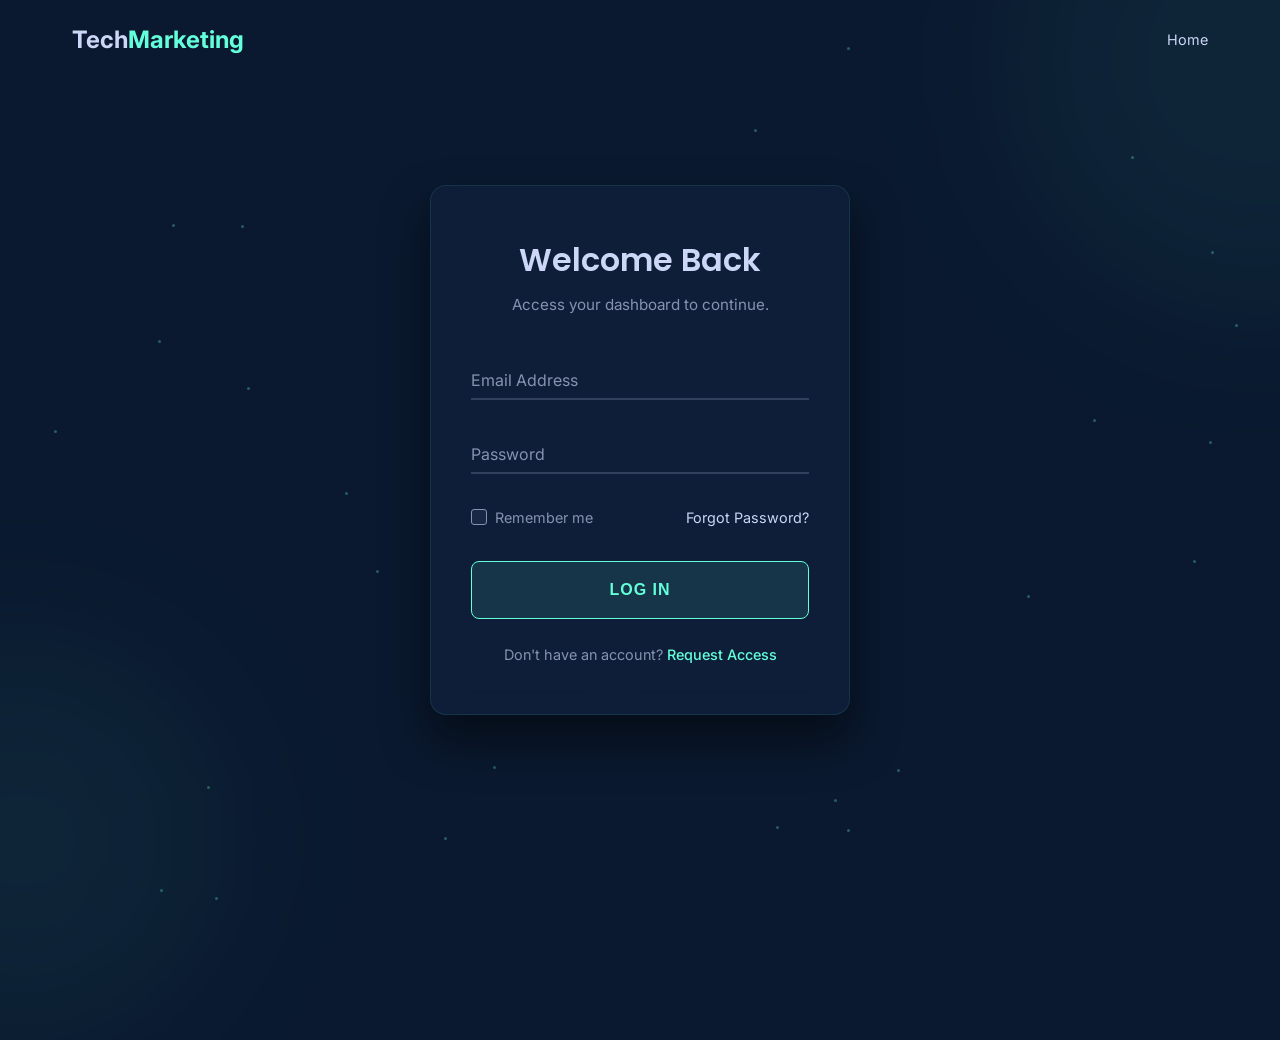
==== login.html @ fab14b11 "the login and setings page is created" ====
<!DOCTYPE html>
<html lang="en">
<head>
    <meta charset="UTF-8">
    <meta name="viewport" content="width=device-width, initial-scale=1.0">
    <title>Login - TechMarketing</title>
    <link href="https://fonts.googleapis.com/css2?family=Poppins:wght@400;600;700&family=Inter:wght@400;500&display=swap" rel="stylesheet">
    <link rel="stylesheet" href="style.css">
    <link rel="stylesheet" href="login.css">
</head>
<body>
    <!-- Navbar (simplified for login) -->
    <nav class="navbar" style="background-color: transparent; box-shadow: none;">
        <div class="container">
            <a href="index.html" class="logo">Tech<span>Marketing</span></a>
            <ul class="nav-links">
                <li><a href="index.html" class="nav-link-anime">Home</a></li>
            </ul>
        </div>
    </nav>

    <div class="login-wrapper">
        <div id="login-particles"></div>
        <div class="login-card glass-panel tilt-element">
            <div class="login-header">
                <h2>Welcome Back</h2>
                <p>Access your dashboard to continue.</p>
            </div>
            
            <form id="login-form">
                <div class="input-group">
                    <input type="email" id="email" required autocomplete="off">
                    <label for="email">Email Address</label>
                    <div class="input-glow"></div>
                </div>
                
                <div class="input-group">
                    <input type="password" id="password" required>
                    <label for="password">Password</label>
                    <div class="input-glow"></div>
                </div>

                <div class="form-options">
                    <label class="remember-me">
                        <input type="checkbox">
                        <span class="checkmark"></span>
                        Remember me
                    </label>
                    <a href="#" class="forgot-password">Forgot Password?</a>
                </div>

                <button type="submit" class="btn btn-premium btn-login btn-click">Log In</button>
            </form>
            
            <div class="login-footer">
                <p>Don't have an account? <a href="#">Request Access</a></p>
            </div>
        </div>
    </div>

    <!-- Background Shapes -->
    <div class="abstract-shape">
        <div class="circle circle-1" style="width: 500px; height: 500px; top: -100px; right: -100px;"></div>
        <div class="circle circle-2" style="width: 400px; height: 400px; bottom: -50px; left: -50px; background: rgba(100, 255, 218, 0.05);"></div>
    </div>

    <script>
        // Simple Particle Background for Login
        const particleContainer = document.getElementById('login-particles');
        for (let i = 0; i < 30; i++) {
            let p = document.createElement('div');
            p.classList.add('particle');
            p.style.left = Math.random() * 100 + '%';
            p.style.top = Math.random() * 100 + '%';
            p.style.setProperty('--tx', (Math.random() - 0.5) * 200 + 'px');
            p.style.setProperty('--ty', (Math.random() - 0.5) * 200 + 'px');
            p.style.animationDelay = Math.random() * 5 + 's';
            particleContainer.appendChild(p);
        }

        // Vanilla Tilt
        const card = document.querySelector('.login-card');
        card.addEventListener('mousemove', e => {
            const rect = card.getBoundingClientRect();
            const x = e.clientX - rect.left;
            const y = e.clientY - rect.top;
            const centerX = rect.width / 2;
            const centerY = rect.height / 2;
            const rotateX = ((y - centerY) / centerY) * -5;
            const rotateY = ((x - centerX) / centerX) * 5;
            card.style.transform = `perspective(1000px) rotateX(${rotateX}deg) rotateY(${rotateY}deg)`;
        });
        card.addEventListener('mouseleave', () => {
            card.style.transform = `perspective(1000px) rotateX(0deg) rotateY(0deg)`;
        });

        // Form Submit
        document.getElementById('login-form').addEventListener('submit', (e) => {
            e.preventDefault();
            const btn = document.querySelector('.btn-login');
            btn.textContent = "Authenticating...";
            setTimeout(() => {
                window.location.href = 'settings.html'; // Mock redirect to settings as a "dashboard"
            }, 1000);
        });
    </script>
</body>
</html>
---- style.css ----
/* General Styles */
:root {
    --bg-dark: #0A192F;
    --bg-soft: #112240;
    --accent: #64FFDA;
    --text-light: #CCD6F6;
    --text-slate: #8892B0;
    --white: #FFFFFF;
    --transition: all 0.3s ease;
}

* {
    margin: 0;
    padding: 0;
    box-sizing: border-box;
}

html {
    scroll-behavior: smooth;
}

body {
    font-family: 'Inter', sans-serif;
    background-color: var(--bg-dark);
    color: var(--text-slate);
    line-height: 1.6;
    overflow-x: hidden;
}

h1, h2, h3, h4 {
    font-family: 'Poppins', sans-serif;
    color: var(--text-light);
    font-weight: 600;
}

.container {
    max-width: 1200px;
    margin: 0 auto;
    padding: 0 2rem;
}

a {
    text-decoration: none;
    color: inherit;
    transition: var(--transition);
}

ul {
    list-style: none;
}

.section-header {
    text-align: center;
    margin-bottom: 4rem;
}

.section-title {
    font-size: 2.5rem;
    margin-bottom: 1rem;
}

.underline {
    width: 60px;
    height: 3px;
    background-color: var(--accent);
    margin: 0 auto;
}

.btn {
    display: inline-block;
    padding: 1rem 2rem;
    border-radius: 4px;
    font-weight: 600;
    cursor: pointer;
    font-size: 0.9rem;
    letter-spacing: 1px;
    text-transform: uppercase;
}

.btn-primary {
    background-color: transparent;
    color: var(--accent);
    border: 1px solid var(--accent);
}

.btn-primary:hover {
    background-color: rgba(100, 255, 218, 0.1);
}

.btn-click:active {
    transform: scale(0.95);
    transition: transform 0.1s;
}

.btn-premium {
    position: relative;
    overflow: hidden;
    transition: var(--transition);
}

.btn-premium:hover {
    box-shadow: 0 0 20px rgba(100, 255, 218, 0.4);
    transform: translateY(-2px);
}

.btn-outline {
    color: var(--text-light);
    border: 1px solid var(--text-slate);
    margin-left: 1rem;
}

.btn-outline:hover {
    border-color: var(--accent);
    color: var(--accent);
}

/* Navbar */
.navbar {
    position: fixed;
    top: 0;
    width: 100%;
    height: 80px;
    display: flex;
    align-items: center;
    z-index: 1000;
    transition: var(--transition);
}

.navbar.scrolled {
    height: 70px;
    background-color: rgba(10, 25, 47, 0.85);
    backdrop-filter: blur(10px);
    box-shadow: 0 10px 30px -10px rgba(2, 12, 27, 0.7);
}

.navbar .container {
    display: flex;
    justify-content: space-between;
    align-items: center;
    width: 100%;
}

.logo {
    font-size: 1.5rem;
    font-weight: 700;
    color: var(--text-light);
}

.logo span {
    color: var(--accent);
}

.nav-links {
    display: flex;
    align-items: center;
}

.nav-links li {
    margin-left: 2rem;
}

.nav-links a {
    font-size: 0.9rem;
    color: var(--text-light);
    position: relative;
    padding-bottom: 5px;
}

.nav-links a::after {
    content: '';
    position: absolute;
    width: 0;
    height: 1.5px;
    bottom: 0;
    left: 0;
    background-color: var(--accent);
    transition: var(--transition);
}

.nav-links a:hover {
    color: var(--accent);
}

.nav-links a:hover::after {
    width: 100%;
}

.btn-nav {
    padding: 0.6rem 1.2rem;
    border: 1px solid var(--accent);
    border-radius: 4px;
    color: var(--accent) !important;
}

.btn-nav:hover {
    background-color: rgba(100, 255, 218, 0.1);
}

/* Hero Section */
.hero {
    height: 100vh;
    display: flex;
    align-items: center;
    padding-top: 80px;
    position: relative;
    overflow: hidden;
}

#hero-canvas-container {
    position: absolute;
    top: 0;
    left: 0;
    width: 100%;
    height: 100%;
    z-index: 0;
    pointer-events: none;
}

.hero .container {
    position: relative;
    z-index: 1;
}

.hero-content {
    display: grid;
    grid-template-columns: 1.2fr 1fr;
    gap: 4rem;
    align-items: center;
}

.accent-text {
    color: var(--accent);
    font-family: 'Poppins', sans-serif;
    font-size: 1rem;
    margin-bottom: 1rem;
    display: block;
}

.hero-title {
    font-size: 4rem;
    line-height: 1.1;
    margin-bottom: 1.5rem;
    color: var(--text-light);
}

.subtitle {
    font-size: 1.35rem;
    color: var(--text-slate);
    margin-bottom: 2.5rem;
    min-height: 1.6em;
}

/* Typing Cursor */
.cursor {
    display: inline-block;
    width: 2px;
    background-color: var(--accent);
    margin-left: 5px;
    animation: blink 0.7s infinite;
}

@keyframes blink {
    0%, 100% { opacity: 1; }
    50% { opacity: 0; }
}

.hero-visual {
    position: relative;
    display: flex;
    justify-content: center;
    align-items: center;
}

.hero-main-img {
    width: 100%;
    border-radius: 12px;
    box-shadow: 0 30px 60px rgba(0, 0, 0, 0.5);
    z-index: 2;
}

/* Abstract Shape Background */
.abstract-shape {
    position: absolute;
    width: 120%;
    height: 120%;
    top: -10%;
    left: -10%;
    z-index: 1;
}

.circle {
    position: absolute;
    border-radius: 50%;
    filter: blur(80px);
}

.circle-1 {
    width: 300px;
    height: 300px;
    background: rgba(100, 255, 218, 0.05);
    top: 0;
    right: 0;
}

.circle-2 {
    width: 200px;
    height: 200px;
    background: rgba(17, 34, 64, 0.8);
    bottom: 10%;
    left: 10%;
}

/* Entry Animations */
.fade-up {
    opacity: 0;
    transform: translateY(30px);
    animation: fadeUp 1s forwards cubic-bezier(0.16, 1, 0.3, 1);
}

.fade-in {
    opacity: 0;
    animation: fadeIn 1.5s forwards ease-out;
}

/* Scroll Reveal Classes */
.section-reveal {
    opacity: 0;
    transform: translateY(50px);
    transition: all 1s cubic-bezier(0.16, 1, 0.3, 1);
}

.section-reveal.active {
    opacity: 1;
    transform: translateY(0);
}

@keyframes fadeUp {
    to {
        opacity: 1;
        transform: translateY(0);
    }
}

@keyframes fadeIn {
    to {
        opacity: 1;
    }
}

/* About Section */
.about {
    padding: 100px 0;
    background-color: var(--bg-dark);
}

.about-content {
    max-width: 800px;
    margin: 0 auto;
    text-align: center;
}

.about-content p {
    font-size: 1.1rem;
    margin-bottom: 1.5rem;
}

/* Technologies Section */
.technologies {
    padding: 100px 0;
    background-color: var(--bg-soft);
}

.tech-grid {
    display: grid;
    grid-template-columns: repeat(auto-fit, minmax(250px, 1fr));
    gap: 2rem;
}

.tech-card {
    background-color: var(--bg-soft);
    padding: 2.5rem;
    border-radius: 12px;
    transition: var(--transition);
    border: 1px solid rgba(100, 255, 218, 0.05);
    cursor: default;
}

.glow-card:hover {
    transform: translateY(-10px);
    border-color: var(--accent);
    box-shadow: 0 20px 30px -15px rgba(100, 255, 218, 0.2);
}

.tech-icon {
    color: var(--accent);
    margin-bottom: 1.5rem;
}

.tech-card h3 {
    margin-bottom: 1rem;
    font-size: 1.3rem;
}

.tech-card p {
    font-size: 0.95rem;
}

/* Applications Section */
.applications {
    padding: 100px 0;
}

.apps-grid {
    display: grid;
    grid-template-columns: repeat(auto-fit, minmax(250px, 1fr));
    gap: 2rem;
}

.app-card {
    background-color: var(--bg-soft);
    padding: 2.5rem;
    border-radius: 12px;
    text-align: center;
    transition: var(--transition);
    border: 1px solid transparent;
}

.app-card:hover {
    border-color: var(--accent);
    background-color: var(--bg-dark);
}

.app-icon {
    font-size: 2.5rem;
    margin-bottom: 1.5rem;
    display: block;
}

.app-card h3 {
    margin-bottom: 1rem;
    font-size: 1.3rem;
}

/* Future Scope Section */
.future {
    padding: 100px 0;
    background-color: var(--bg-soft);
}

.future-container {
    display: grid;
    grid-template-columns: 1fr 1fr;
    gap: 4rem;
    align-items: center;
}

.future-text p {
    font-size: 1.1rem;
    margin-top: 1rem;
}

.clean-list {
    display: flex;
    flex-direction: column;
    gap: 1.5rem;
}

.clean-list li {
    display: flex;
    align-items: center;
    font-size: 1.1rem;
    color: var(--text-light);
}

.dot {
    width: 10px;
    height: 10px;
    background-color: var(--accent);
    border-radius: 50%;
    margin-right: 15px;
    box-shadow: 0 0 10px var(--accent);
}

/* Footer */
.footer {
    padding: 80px 0 30px;
    background-color: #020c1b;
}

.footer-content {
    display: grid;
    grid-template-columns: 2fr 1fr 1fr;
    gap: 4rem;
    margin-bottom: 4rem;
}

.footer-brand .logo {
    display: block;
    margin-bottom: 1.5rem;
}

.footer-brand p {
    max-width: 300px;
}

.footer-links h4, .footer-contact h4 {
    margin-bottom: 1.5rem;
    font-size: 1.1rem;
}

.footer-links ul li {
    margin-bottom: 0.8rem;
}

.footer-links a:hover {
    color: var(--accent);
    padding-left: 5px;
}

.footer-bottom {
    text-align: center;
    padding-top: 2rem;
    border-top: 1px solid rgba(255, 255, 255, 0.05);
}

.footer-bottom p {
    font-size: 0.85rem;
}

/* Responsive */
@media (max-width: 992px) {
    .hero-text h1 {
        font-size: 3rem;
    }
    .hero-content {
        grid-template-columns: 1fr;
        text-align: center;
    }
    .hero-text .subtitle {
        margin: 0 auto 2.5rem;
    }
    .footer-content {
        grid-template-columns: 1fr 1fr;
    }
}

@media (max-width: 768px) {
    .nav-links {
        display: none; /* Mobile menu can be added later */
    }
    .hero-text h1 {
        font-size: 2.5rem;
    }
    .footer-content {
        grid-template-columns: 1fr;
        gap: 2rem;
    }
    .hero-btns {
        display: flex;
        flex-direction: column;
        gap: 1rem;
    }
    .btn-outline {
        margin-left: 0;
    }
    .future-container {
        grid-template-columns: 1fr;
        gap: 2rem;
    }
}
---- login.css ----
/* Login Page Specific Styles */
body {
    overflow: hidden; /* Prevent scrolling on login page */
}

.login-wrapper {
    min-height: 100vh;
    display: flex;
    justify-content: center;
    align-items: center;
    position: relative;
    z-index: 2;
}

#login-particles {
    position: absolute;
    width: 100%;
    height: 100%;
    overflow: hidden;
    z-index: -1;
}

.particle {
    position: absolute;
    width: 3px;
    height: 3px;
    background-color: var(--accent);
    border-radius: 50%;
    opacity: 0.3;
    animation: float 10s infinite alternate ease-in-out;
}

@keyframes float {
    0% { transform: translate(0, 0); }
    100% { transform: translate(var(--tx), var(--ty)); opacity: 0; }
}

.glass-panel {
    background: rgba(17, 34, 64, 0.6);
    backdrop-filter: blur(16px);
    -webkit-backdrop-filter: blur(16px);
    border: 1px solid rgba(100, 255, 218, 0.1);
    box-shadow: 0 25px 45px rgba(0, 0, 0, 0.5);
    border-radius: 16px;
}

.login-card {
    width: 100%;
    max-width: 420px;
    padding: 3rem 2.5rem;
    transition: transform 0.1s ease-out; /* For JS tilt */
}

.login-header {
    text-align: center;
    margin-bottom: 2.5rem;
}

.login-header h2 {
    font-size: 2rem;
    margin-bottom: 0.5rem;
}

.login-header p {
    color: var(--text-slate);
    font-size: 0.95rem;
}

.input-group {
    position: relative;
    margin-bottom: 2rem;
}

.input-group input {
    width: 100%;
    background: transparent;
    border: none;
    border-bottom: 2px solid rgba(136, 146, 176, 0.3);
    padding: 10px 0;
    color: var(--text-light);
    font-size: 1rem;
    font-family: inherit;
    transition: border-color 0.3s;
}

.input-group input:focus {
    outline: none;
    border-bottom-color: var(--accent);
}

.input-group label {
    position: absolute;
    top: 10px;
    left: 0;
    color: var(--text-slate);
    pointer-events: none;
    transition: 0.3s ease all;
}

/* Float label top when focused or input is filled */
.input-group input:focus ~ label,
.input-group input:valid ~ label {
    top: -15px;
    font-size: 0.8rem;
    color: var(--accent);
}

.input-glow {
    position: absolute;
    bottom: 0;
    left: 50%;
    width: 0;
    height: 2px;
    background: var(--accent);
    transition: 0.3s ease all;
    transform: translateX(-50%);
    box-shadow: 0 0 10px var(--accent);
}

.input-group input:focus ~ .input-glow {
    width: 100%;
}

.form-options {
    display: flex;
    justify-content: space-between;
    align-items: center;
    margin-bottom: 2rem;
    font-size: 0.9rem;
}

.remember-me {
    display: flex;
    align-items: center;
    cursor: pointer;
    color: var(--text-slate);
}

.remember-me input {
    display: none;
}

.checkmark {
    width: 16px;
    height: 16px;
    background: rgba(136, 146, 176, 0.1);
    border: 1px solid var(--text-slate);
    border-radius: 3px;
    margin-right: 8px;
    position: relative;
    transition: 0.2s;
}

.remember-me input:checked ~ .checkmark {
    background: var(--accent);
    border-color: var(--accent);
}

.remember-me input:checked ~ .checkmark::after {
    content: '';
    position: absolute;
    top: 2px;
    left: 5px;
    width: 4px;
    height: 8px;
    border: solid var(--bg-dark);
    border-width: 0 2px 2px 0;
    transform: rotate(45deg);
}

.forgot-password {
    color: var(--text-light);
}

.forgot-password:hover {
    color: var(--accent);
}

.btn-login {
    width: 100%;
    padding: 1.2rem;
    background: rgba(100, 255, 218, 0.1);
    border: 1px solid var(--accent);
    color: var(--accent);
    font-size: 1rem;
    border-radius: 8px;
    margin-bottom: 1.5rem;
}

.btn-login:hover {
    background: rgba(100, 255, 218, 0.2);
    box-shadow: 0 0 20px rgba(100, 255, 218, 0.3);
}

.login-footer {
    text-align: center;
    font-size: 0.9rem;
}

.login-footer a {
    color: var(--accent);
    font-weight: 500;
}

.login-footer a:hover {
    text-decoration: underline;
}
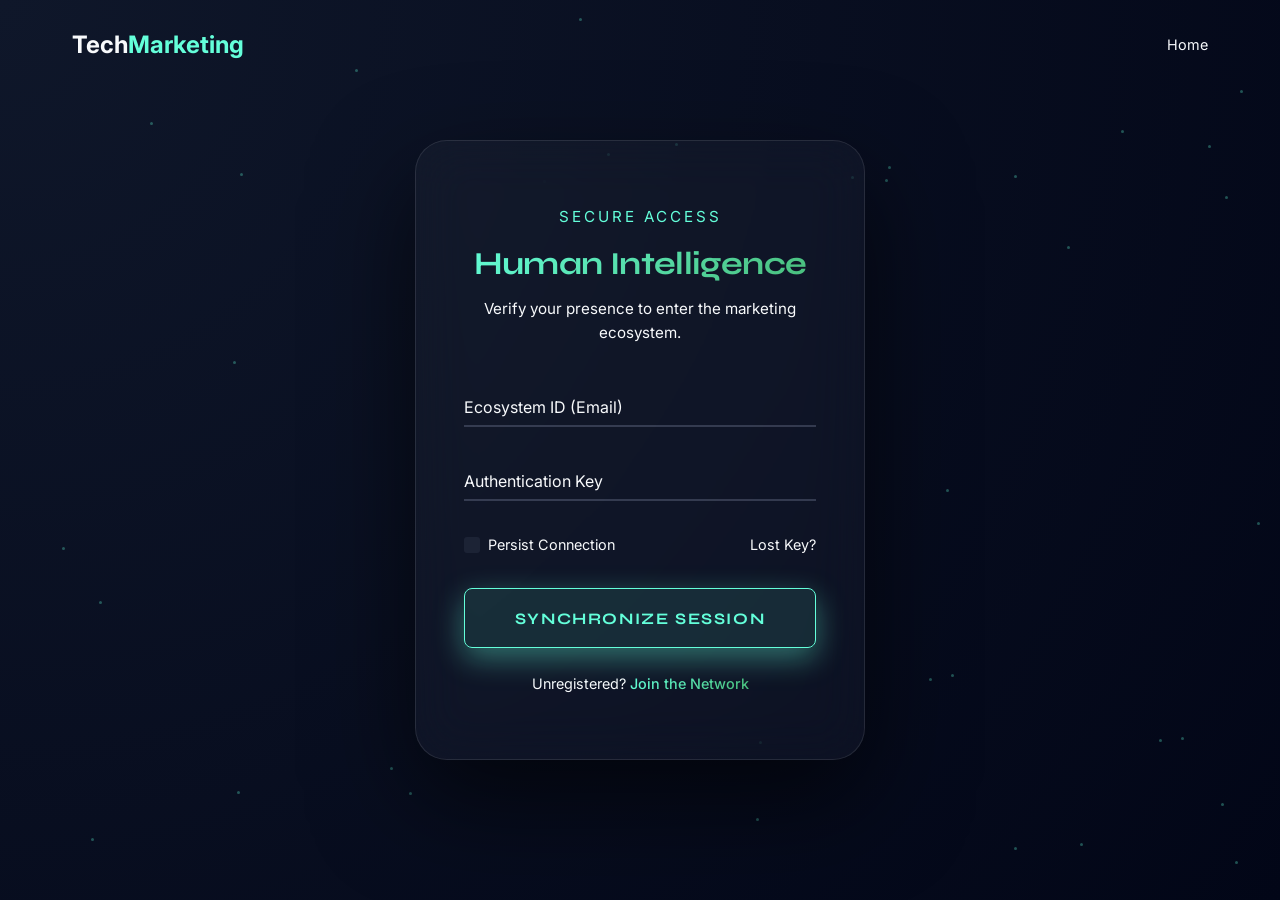
==== commit 6144ef55: "commited" ====
--- a/login.html
+++ b/login.html
@@ -3,14 +3,15 @@
 <head>
     <meta charset="UTF-8">
     <meta name="viewport" content="width=device-width, initial-scale=1.0">
-    <title>Login - TechMarketing</title>
-    <link href="https://fonts.googleapis.com/css2?family=Poppins:wght@400;600;700&family=Inter:wght@400;500&display=swap" rel="stylesheet">
+    <meta name="description" content="Securely access the TechMarketing ecosystem.">
+    <title>Secure Access - TechMarketing</title>
+    <link href="https://fonts.googleapis.com/css2?family=Inter:wght@300;400;500;600&family=Syne:wght@700;800&display=swap" rel="stylesheet">
     <link rel="stylesheet" href="style.css">
     <link rel="stylesheet" href="login.css">
 </head>
-<body>
+<body class="premium-bg">
     <!-- Navbar (simplified for login) -->
-    <nav class="navbar" style="background-color: transparent; box-shadow: none;">
+    <nav class="navbar" style="background-color: transparent; border: none;">
         <div class="container">
             <a href="index.html" class="logo">Tech<span>Marketing</span></a>
             <ul class="nav-links">
@@ -23,20 +24,21 @@
         <div id="login-particles"></div>
         <div class="login-card glass-panel tilt-element">
             <div class="login-header">
-                <h2>Welcome Back</h2>
-                <p>Access your dashboard to continue.</p>
+                <p class="accent-text-luxury" style="color: var(--accent) !important; text-align: center; margin-bottom: 0.5rem;">Secure Access</p>
+                <h2 class="text-gradient">Human Intelligence</h2>
+                <p>Verify your presence to enter the marketing ecosystem.</p>
             </div>
             
             <form id="login-form">
                 <div class="input-group">
-                    <input type="email" id="email" required autocomplete="off">
-                    <label for="email">Email Address</label>
+                    <input type="email" id="email" required autocomplete="off" placeholder=" ">
+                    <label for="email">Ecosystem ID (Email)</label>
                     <div class="input-glow"></div>
                 </div>
                 
                 <div class="input-group">
-                    <input type="password" id="password" required>
-                    <label for="password">Password</label>
+                    <input type="password" id="password" required placeholder=" ">
+                    <label for="password">Authentication Key</label>
                     <div class="input-glow"></div>
                 </div>
 
@@ -44,41 +46,35 @@
                     <label class="remember-me">
                         <input type="checkbox">
                         <span class="checkmark"></span>
-                        Remember me
+                        Persist Connection
                     </label>
-                    <a href="#" class="forgot-password">Forgot Password?</a>
+                    <a href="#" class="forgot-password">Lost Key?</a>
                 </div>
 
-                <button type="submit" class="btn btn-premium btn-login btn-click">Log In</button>
+                <button type="submit" class="btn btn-primary btn-login btn-click">Synchronize Session</button>
             </form>
             
             <div class="login-footer">
-                <p>Don't have an account? <a href="#">Request Access</a></p>
+                <p>Unregistered? <a href="register.html" class="text-gradient">Join the Network</a></p>
             </div>
         </div>
-    </div>
-
-    <!-- Background Shapes -->
-    <div class="abstract-shape">
-        <div class="circle circle-1" style="width: 500px; height: 500px; top: -100px; right: -100px;"></div>
-        <div class="circle circle-2" style="width: 400px; height: 400px; bottom: -50px; left: -50px; background: rgba(100, 255, 218, 0.05);"></div>
     </div>
 
     <script>
         // Simple Particle Background for Login
         const particleContainer = document.getElementById('login-particles');
-        for (let i = 0; i < 30; i++) {
+        for (let i = 0; i < 40; i++) {
             let p = document.createElement('div');
             p.classList.add('particle');
             p.style.left = Math.random() * 100 + '%';
             p.style.top = Math.random() * 100 + '%';
-            p.style.setProperty('--tx', (Math.random() - 0.5) * 200 + 'px');
-            p.style.setProperty('--ty', (Math.random() - 0.5) * 200 + 'px');
-            p.style.animationDelay = Math.random() * 5 + 's';
+            p.style.setProperty('--tx', (Math.random() - 0.5) * 300 + 'px');
+            p.style.setProperty('--ty', (Math.random() - 0.5) * 300 + 'px');
+            p.style.animationDelay = Math.random() * 8 + 's';
             particleContainer.appendChild(p);
         }
 
-        // Vanilla Tilt
+        // Vanilla Tilt Enhanced
         const card = document.querySelector('.login-card');
         card.addEventListener('mousemove', e => {
             const rect = card.getBoundingClientRect();
@@ -86,22 +82,22 @@
             const y = e.clientY - rect.top;
             const centerX = rect.width / 2;
             const centerY = rect.height / 2;
-            const rotateX = ((y - centerY) / centerY) * -5;
-            const rotateY = ((x - centerX) / centerX) * 5;
-            card.style.transform = `perspective(1000px) rotateX(${rotateX}deg) rotateY(${rotateY}deg)`;
+            const rotateX = ((y - centerY) / centerY) * -8;
+            const rotateY = ((x - centerX) / centerX) * 8;
+            card.style.transform = `perspective(1200px) rotateX(${rotateX}deg) rotateY(${rotateY}deg)`;
         });
         card.addEventListener('mouseleave', () => {
-            card.style.transform = `perspective(1000px) rotateX(0deg) rotateY(0deg)`;
+            card.style.transform = `perspective(1200px) rotateX(0deg) rotateY(0deg)`;
         });
 
         // Form Submit
         document.getElementById('login-form').addEventListener('submit', (e) => {
             e.preventDefault();
             const btn = document.querySelector('.btn-login');
-            btn.textContent = "Authenticating...";
+            btn.textContent = "Authenticating Bio-ID...";
             setTimeout(() => {
-                window.location.href = 'settings.html'; // Mock redirect to settings as a "dashboard"
-            }, 1000);
+                window.location.href = 'settings.html';
+            }, 1200);
         });
     </script>
 </body>
--- a/style.css
+++ b/style.css
@@ -1,12 +1,22 @@
 /* General Styles */
 :root {
-    --bg-dark: #0A192F;
-    --bg-soft: #112240;
-    --accent: #64FFDA;
-    --text-light: #CCD6F6;
-    --text-slate: #8892B0;
-    --white: #FFFFFF;
-    --transition: all 0.3s ease;
+    --bg-dark: #020617;
+    --bg-light: #f8fafc;
+    --bg-soft: #f1f5f9;
+    --accent: #64ffda; /* Cyber Cyan */
+    --accent-glow: rgba(100, 255, 218, 0.4);
+    --primary-gradient: linear-gradient(135deg, #64ffda 0%, #48bb78 100%);
+    --luxury-gradient: linear-gradient(135deg, #0f172a 0%, #020617 100%);
+    --glass-bg: rgba(255, 255, 255, 0.03);
+    --glass-border: rgba(255, 255, 255, 0.1);
+    --text-primary: #f8fafc;
+    --text-secondary: #94a3b8;
+    --text-heading: #ffffff;
+    --luxury-serif: 'Cormorant Garamond', serif;
+    --modern-sans: 'Inter', sans-serif;
+    --fancy-sans: 'Syne', sans-serif;
+    --transition-smooth: all 0.6s cubic-bezier(0.23, 1, 0.32, 1);
+    --shadow-premium: 0 20px 40px rgba(0, 0, 0, 0.4);
 }
 
 * {
@@ -20,17 +30,19 @@
 }
 
 body {
-    font-family: 'Inter', sans-serif;
+    font-family: var(--modern-sans);
     background-color: var(--bg-dark);
-    color: var(--text-slate);
+    color: var(--text-primary);
     line-height: 1.6;
     overflow-x: hidden;
+    -webkit-font-smoothing: antialiased;
 }
 
 h1, h2, h3, h4 {
-    font-family: 'Poppins', sans-serif;
-    color: var(--text-light);
-    font-weight: 600;
+    font-family: var(--fancy-sans);
+    color: var(--text-heading);
+    font-weight: 700;
+    letter-spacing: -0.02em;
 }
 
 .container {
@@ -68,50 +80,50 @@
 
 .btn {
     display: inline-block;
-    padding: 1rem 2rem;
-    border-radius: 4px;
-    font-weight: 600;
+    padding: 1.2rem 3rem;
+    border-radius: 100px;
+    font-family: var(--fancy-sans);
+    font-weight: 700;
+    text-transform: uppercase;
+    font-size: 0.8rem;
+    letter-spacing: 0.1em;
     cursor: pointer;
-    font-size: 0.9rem;
-    letter-spacing: 1px;
-    text-transform: uppercase;
-}
-
-.btn-primary {
-    background-color: transparent;
-    color: var(--accent);
-    border: 1px solid var(--accent);
-}
-
-.btn-primary:hover {
-    background-color: rgba(100, 255, 218, 0.1);
-}
-
-.btn-click:active {
-    transform: scale(0.95);
-    transition: transform 0.1s;
-}
-
-.btn-premium {
+    transition: var(--transition-smooth);
     position: relative;
     overflow: hidden;
-    transition: var(--transition);
-}
-
-.btn-premium:hover {
-    box-shadow: 0 0 20px rgba(100, 255, 218, 0.4);
-    transform: translateY(-2px);
+    z-index: 1;
+}
+
+.btn-primary {
+    background: var(--primary-gradient);
+    color: var(--bg-dark);
+    border: none;
+    box-shadow: 0 10px 30px var(--accent-glow);
+}
+
+.btn-primary:hover {
+    transform: translateY(-5px) scale(1.02);
+    box-shadow: 0 20px 40px var(--accent-glow);
 }
 
 .btn-outline {
-    color: var(--text-light);
-    border: 1px solid var(--text-slate);
-    margin-left: 1rem;
+    background: transparent;
+    color: var(--text-heading);
+    border: 1px solid var(--glass-border);
+    backdrop-filter: blur(10px);
 }
 
 .btn-outline:hover {
+    background: rgba(255, 255, 255, 0.05);
     border-color: var(--accent);
     color: var(--accent);
+    transform: translateY(-5px);
+}
+
+.text-gradient {
+    background: var(--primary-gradient);
+    -webkit-background-clip: text;
+    -webkit-text-fill-color: transparent;
 }
 
 /* Navbar */
@@ -119,7 +131,7 @@
     position: fixed;
     top: 0;
     width: 100%;
-    height: 80px;
+    height: 90px;
     display: flex;
     align-items: center;
     z-index: 1000;
@@ -127,10 +139,10 @@
 }
 
 .navbar.scrolled {
-    height: 70px;
-    background-color: rgba(10, 25, 47, 0.85);
-    backdrop-filter: blur(10px);
-    box-shadow: 0 10px 30px -10px rgba(2, 12, 27, 0.7);
+    height: 75px;
+    background-color: rgba(10, 25, 47, 0.6);
+    backdrop-filter: blur(15px); /* Glassmorphism from reference */
+    border-bottom: 1px solid rgba(255, 255, 255, 0.05);
 }
 
 .navbar .container {
@@ -196,24 +208,76 @@
     background-color: rgba(100, 255, 218, 0.1);
 }
 
-/* Hero Section */
-.hero {
+/* Scroll-Scrub Hero Section */
+.scroll-hero {
+    height: 100vh;
+    width: 100%;
+    position: relative;
+    overflow: hidden;
+    background-color: var(--bg-dark);
+}
+
+.canvas-wrapper {
+    position: absolute;
+    top: 0;
+    left: 0;
+    width: 100%;
+    height: 100vh;
+    z-index: 1;
+}
+
+#hero-scrub-canvas {
+    width: 100%;
+    height: 100%;
+    object-fit: cover;
+    display: block;
+    filter: brightness(0.85) contrast(1.4) saturate(1.5);
+}
+
+.overlay-gradient {
+    position: absolute;
+    top: 0;
+    left: 0;
+    width: 100%;
+    height: 100%;
+    background: linear-gradient(180deg, rgba(10, 25, 47, 0.65) 0%, rgba(10, 25, 47, 0.9) 100%);
+    z-index: 2;
+}
+
+.hero-overlay-content {
+    position: absolute;
+    top: 0;
+    left: 0;
+    width: 100%;
     height: 100vh;
     display: flex;
     align-items: center;
-    padding-top: 80px;
-    position: relative;
-    overflow: hidden;
-}
-
-#hero-canvas-container {
-    position: absolute;
-    top: 0;
-    left: 0;
-    width: 100%;
-    height: 100%;
-    z-index: 0;
-    pointer-events: none;
+    z-index: 10;
+    pointer-events: none; /* Let clicks pass to header if needed */
+}
+
+.hero-text-fixed {
+    max-width: 800px;
+    pointer-events: auto; /* Re-enable clicks for buttons */
+}
+
+/* Animations for fixed text */
+.fade-in-up {
+    opacity: 0;
+    transform: translateY(30px);
+    animation: fadeInUp 1s forwards cubic-bezier(0.16, 1, 0.3, 1);
+}
+
+.fade-in-up:nth-child(1) { animation-delay: 0.5s; }
+.fade-in-up:nth-child(2) { animation-delay: 0.7s; }
+.fade-in-up:nth-child(3) { animation-delay: 0.9s; }
+.fade-in-up:nth-child(4) { animation-delay: 1.1s; }
+
+@keyframes fadeInUp {
+    to {
+        opacity: 1;
+        transform: translateY(0);
+    }
 }
 
 .hero .container {
@@ -264,18 +328,118 @@
     50% { opacity: 0; }
 }
 
-.hero-visual {
+/* Luxury Theme Overrides */
+.luxury-light {
+    background-color: var(--bg-light);
+    color: var(--text-dark);
+}
+
+/* Technologies and Applications Sections - Black Text */
+#technologies,
+#applications {
+    color: #000000 !important;
+}
+
+#technologies h1, #technologies h2, #technologies h3, #technologies h4,
+#applications h1, #applications h2, #applications h3, #applications h4 {
+    color: #000000 !important;
+}
+
+#technologies p, #technologies span,
+#applications p, #applications span {
+    color: #000000 !important;
+}
+
+#technologies .accent-text-luxury,
+#applications .accent-text-luxury {
+    color: #666666 !important;
+}
+
+#technologies .luxury-stat-label,
+#applications .luxury-stat-label {
+    color: #666666 !important;
+}
+
+.section-title-luxury {
+    font-family: var(--luxury-serif);
+    font-size: 3.5rem;
+    color: var(--text-dark);
+    margin-bottom: 1.5rem;
+}
+
+.accent-text-luxury {
+    font-family: var(--modern-sans);
+    text-transform: uppercase;
+    letter-spacing: 3px;
+    font-size: 0.8rem;
+    color: var(--text-slate);
+    margin-bottom: 1rem;
+}
+
+.underline-luxury {
+    width: 50px;
+    height: 2px;
+    background-color: var(--text-dark);
+    margin: 0 auto;
+}
+
+.luxury-lead {
+    font-size: 1.5rem;
+    font-family: var(--luxury-serif);
+    line-height: 1.4;
+    color: var(--text-dark);
+    margin-bottom: 2rem;
+}
+
+.luxury-card {
+    background: var(--glass-bg);
+    backdrop-filter: blur(20px);
+    border: 1px solid var(--glass-border);
+    padding: 4rem;
+    border-radius: 40px;
+    transition: var(--transition-smooth);
     position: relative;
-    display: flex;
-    justify-content: center;
-    align-items: center;
-}
-
-.hero-main-img {
-    width: 100%;
-    border-radius: 12px;
-    box-shadow: 0 30px 60px rgba(0, 0, 0, 0.5);
-    z-index: 2;
+    overflow: hidden;
+}
+
+.luxury-card::before {
+    content: '';
+    position: absolute;
+    top: 0;
+    left: 0;
+    width: 100%;
+    height: 100%;
+    background: radial-gradient(circle at top right, rgba(100, 255, 218, 0.1), transparent 50%);
+    opacity: 0;
+    transition: var(--transition-smooth);
+}
+
+.luxury-card:hover::before {
+    opacity: 1;
+}
+
+.luxury-card:hover {
+    transform: translateY(-20px) scale(1.02);
+    border-color: var(--accent);
+    box-shadow: 0 40px 80px rgba(0, 0, 0, 0.5), 0 0 20px var(--accent-glow);
+}
+
+.tech-icon-luxury {
+    color: var(--text-dark);
+    margin-bottom: 2rem;
+}
+
+.luxury-stat-number {
+    font-family: var(--luxury-serif);
+    font-size: 4rem;
+    color: var(--text-dark);
+}
+
+.luxury-stat-label {
+    text-transform: uppercase;
+    letter-spacing: 1px;
+    font-size: 0.75rem;
+    color: var(--text-slate);
 }
 
 /* Abstract Shape Background */
@@ -350,7 +514,15 @@
 /* About Section */
 .about {
     padding: 100px 0;
-    background-color: var(--bg-dark);
+    background-color: #FFFFFF !important;
+}
+
+.about, .about * {
+    color: #000000 !important;
+}
+
+.about h1, .about h2, .about h3, .about h4 {
+    color: #000000 !important;
 }
 
 .about-content {
@@ -362,6 +534,7 @@
 .about-content p {
     font-size: 1.1rem;
     margin-bottom: 1.5rem;
+    color: #000000 !important;
 }
 
 /* Technologies Section */
@@ -405,40 +578,50 @@
     font-size: 0.95rem;
 }
 
-/* Applications Section */
-.applications {
-    padding: 100px 0;
-}
-
-.apps-grid {
+.app-icon-luxury {
+    font-size: 2.5rem;
+    margin-bottom: 2rem;
+    display: block;
+}
+
+.luxury-gallery {
     display: grid;
-    grid-template-columns: repeat(auto-fit, minmax(250px, 1fr));
+    grid-template-columns: 1fr 1fr;
+    gap: 6rem;
+    align-items: center;
+}
+
+.luxury-quote {
+    font-family: var(--luxury-serif);
+    font-size: 2rem;
+    line-height: 1.2;
+    margin-top: 2rem;
+}
+
+.luxury-list {
+    display: flex;
+    flex-direction: column;
     gap: 2rem;
 }
 
-.app-card {
-    background-color: var(--bg-soft);
-    padding: 2.5rem;
-    border-radius: 12px;
-    text-align: center;
-    transition: var(--transition);
-    border: 1px solid transparent;
-}
-
-.app-card:hover {
-    border-color: var(--accent);
-    background-color: var(--bg-dark);
-}
-
-.app-icon {
-    font-size: 2.5rem;
-    margin-bottom: 1.5rem;
-    display: block;
-}
-
-.app-card h3 {
-    margin-bottom: 1rem;
-    font-size: 1.3rem;
+.luxury-list li {
+    font-family: var(--luxury-serif);
+    font-size: 1.8rem;
+    color: var(--text-dark);
+}
+
+.hero-visual {
+    position: relative;
+    display: flex;
+    justify-content: center;
+    align-items: center;
+}
+
+.hero-main-img {
+    width: 100%;
+    border-radius: 30px;
+    box-shadow: 0 30px 60px rgba(0, 0, 0, 0.5);
+    z-index: 2;
 }
 
 /* Future Scope Section */
@@ -527,44 +710,364 @@
     font-size: 0.85rem;
 }
 
-/* Responsive */
+.footer-grid {
+    display: grid;
+    grid-template-columns: 2fr 1fr 1fr;
+    gap: 4rem;
+    margin-bottom: 4rem;
+}
+
+.logo-luxury {
+    font-family: var(--luxury-serif);
+    font-size: 2rem;
+    font-weight: 700;
+    color: var(--text-light);
+    display: block;
+    margin-bottom: 1.5rem;
+}
+
+.logo-luxury span {
+    color: var(--accent);
+}
+
+.luxury-footer-text {
+    font-family: var(--modern-sans);
+    font-size: 0.9rem;
+    color: var(--text-slate);
+    line-height: 1.8;
+}
+
+.footer-label {
+    font-family: var(--luxury-serif);
+    font-size: 1.2rem;
+    color: white;
+    margin-bottom: 1.5rem;
+}
+
+.footer-links-luxury li {
+    margin-bottom: 1rem;
+}
+
+.footer-links-luxury a {
+    color: var(--text-slate);
+    font-size: 0.95rem;
+}
+
+.footer-links-luxury a:hover {
+    color: var(--accent);
+}
+
+.footer-bottom-luxury {
+    text-align: center;
+    padding-top: 3rem;
+    border-top: 1px solid rgba(255, 255, 255, 0.05);
+    font-size: 0.85rem;
+    font-family: var(--modern-sans);
+    color: var(--text-slate);
+}
+
+/* ===== SCROLL ANIMATIONS ===== */
+
+/* Scroll Stagger Animation for Cards */
+.tech-card,
+.app-card {
+    opacity: 0;
+    transform: translateY(50px);
+}
+
+.tech-card.scroll-animate,
+.app-card.scroll-animate {
+    animation: slideInUp 0.8s cubic-bezier(0.16, 1, 0.3, 1) forwards;
+}
+
+@keyframes slideInUp {
+    to {
+        opacity: 1;
+        transform: translateY(0);
+    }
+}
+
+/* Parallax scrolling effect */
+.parallax-element {
+    will-change: transform;
+}
+
+/* Scale on scroll */
+.scale-on-scroll {
+    transform-origin: center;
+}
+
+/* Rotate on scroll */
+.rotate-on-scroll {
+    transform-origin: center;
+}
+
+/* Image Gallery Scroll Animation */
+.gallery-container {
+    display: grid;
+    grid-template-columns: repeat(auto-fit, minmax(280px, 1fr));
+    gap: 2rem;
+    overflow-x: auto;
+    scroll-behavior: smooth;
+}
+
+.gallery-item {
+    position: relative;
+    border-radius: 20px;
+    overflow: hidden;
+    aspect-ratio: 1;
+    opacity: 0;
+    transform: scale(0.8) rotateY(20deg);
+}
+
+.gallery-item.visible {
+    animation: galleryReveal 0.8s cubic-bezier(0.16, 1, 0.3, 1) forwards;
+}
+
+@keyframes galleryReveal {
+    to {
+        opacity: 1;
+        transform: scale(1) rotateY(0deg);
+    }
+}
+
+.gallery-item img {
+    width: 100%;
+    height: 100%;
+    object-fit: cover;
+    transition: transform 0.6s ease;
+}
+
+.gallery-item:hover img {
+    transform: scale(1.1) rotate(2deg);
+}
+
+.gallery-overlay {
+    position: absolute;
+    bottom: 0;
+    left: 0;
+    right: 0;
+    background: linear-gradient(to top, rgba(10, 25, 47, 0.95), transparent);
+    padding: 2rem;
+    transform: translateY(100%);
+    transition: transform 0.6s ease;
+}
+
+.gallery-item:hover .gallery-overlay {
+    transform: translateY(0);
+}
+
+.gallery-overlay h4 {
+    color: var(--accent);
+    font-size: 1.3rem;
+}
+
+/* Gallery Section */
+.gallery {
+    padding: 100px 0;
+    background-color: var(--bg-light);
+}
+
+/* Card Stats Styling */
+.card-stats {
+    margin-top: 1.5rem;
+    padding-top: 1.5rem;
+    border-top: 1px solid rgba(0, 0, 0, 0.05);
+    font-size: 0.85rem;
+    color: var(--text-slate);
+}
+
+.card-stats small {
+    display: block;
+    margin-top: 0.5rem;
+}
+
+/* Initial state for scroll animations */
+.future-text {
+    opacity: 0;
+    transform: translateX(-50px);
+}
+
+.future-points {
+    opacity: 0;
+    transform: translateX(50px);
+}
+
+.future-points li {
+    opacity: 0;
+    transform: translateX(50px);
+}
+
+.luxury-lead {
+    opacity: 0;
+    transform: translateY(20px);
+}
+
+.section-header {
+    opacity: 0;
+    filter: blur(10px);
+}
+
+.section-header .underline-luxury {
+    transform-origin: center;
+    transform: scaleX(0);
+}
+
+/* 3D Perspective for cards */
+.app-card {
+    perspective: 1000px;
+}
+
+.tech-card {
+    perspective: 1000px;
+}
+
+/* Smooth transitions for scroll animations */
+.tech-card,
+.app-card,
+.gallery-item {
+    transition: box-shadow 0.3s ease;
+}
+
+.tech-card:hover,
+.app-card:hover {
+    box-shadow: 0 30px 60px rgba(100, 255, 218, 0.15);
+}
+
+/* ScrollTrigger smooth experience */
+@supports (scroll-behavior: smooth) {
+    html {
+        scroll-behavior: smooth;
+    }
+}
+
+/* Tilt effect on hover */
+.tilt-element {
+    perspective: 1000px;
+}
+
+.tilt-element:hover {
+    transform: rotateX(5deg) rotateY(-5deg);
+}
+
+/* Scroll-triggered text animations */
+.text-reveal {
+    opacity: 0;
+    transform: translateX(-30px);
+}
+
+.text-reveal.active {
+    animation: textSlideIn 0.8s cubic-bezier(0.16, 1, 0.3, 1) forwards;
+}
+
+@keyframes textSlideIn {
+    to {
+        opacity: 1;
+        transform: translateX(0);
+    }
+}
+
+/* Floating animation */
+@keyframes float {
+    0%, 100% {
+        transform: translateY(0px);
+    }
+    50% {
+        transform: translateY(-20px);
+    }
+}
+
+.float-animate {
+    animation: float 3s ease-in-out infinite;
+}
+
+/* Glow pulse effect */
+@keyframes glowPulse {
+    0%, 100% {
+        box-shadow: 0 0 10px rgba(100, 255, 218, 0.5);
+    }
+    50% {
+        box-shadow: 0 0 20px rgba(100, 255, 218, 0.8);
+    }
+}
+
+.glow-pulse {
+    animation: glowPulse 2s ease-in-out infinite;
+}
+
+/* Scroll reveal with blur */
+.blur-reveal {
+    opacity: 0;
+    filter: blur(10px);
+}
+
+.blur-reveal.active {
+    animation: blurReveal 1s ease-out forwards;
+}
+
+@keyframes blurReveal {
+    to {
+        opacity: 1;
+        filter: blur(0px);
+    }
+}
+
+/* Counter animation for stats */
+.stats-counter {
+    display: inline-block;
+}
+
+/* ===== HERO SECTION ENHANCEMENTS ===== */
+
+.hero-title {
+    background: linear-gradient(135deg, #64FFDA 0%, #52eec7 50%, #64FFDA 100%);
+    -webkit-background-clip: text;
+    -webkit-text-fill-color: transparent;
+    background-clip: text;
+    background-size: 200% 200%;
+    animation: gradientShift 3s ease infinite;
+}
+
+@keyframes gradientShift {
+    0%, 100% {
+        background-position: 0% 50%;
+    }
+    50% {
+        background-position: 100% 50%;
+    }
+}
+
+.hero-btns .btn-primary {
+    position: relative;
+    overflow: hidden;
+}
+
+.hero-btns .btn-primary::before {
+    content: '';
+    position: absolute;
+    top: 0;
+    left: -100%;
+    width: 100%;
+    height: 100%;
+    background: rgba(255, 255, 255, 0.2);
+    transition: left 0.5s ease;
+}
+
+.hero-btns .btn-primary:hover::before {
+    left: 100%;
+}
+
+/* Responsive Luxury */
 @media (max-width: 992px) {
-    .hero-text h1 {
-        font-size: 3rem;
-    }
-    .hero-content {
+    .section-title-luxury {
+        font-size: 2.8rem;
+    }
+    .luxury-gallery {
         grid-template-columns: 1fr;
-        text-align: center;
-    }
-    .hero-text .subtitle {
-        margin: 0 auto 2.5rem;
-    }
-    .footer-content {
-        grid-template-columns: 1fr 1fr;
-    }
-}
-
-@media (max-width: 768px) {
-    .nav-links {
-        display: none; /* Mobile menu can be added later */
-    }
-    .hero-text h1 {
-        font-size: 2.5rem;
-    }
-    .footer-content {
+        gap: 3rem;
+    }
+    .footer-grid {
         grid-template-columns: 1fr;
-        gap: 2rem;
-    }
-    .hero-btns {
-        display: flex;
-        flex-direction: column;
-        gap: 1rem;
-    }
-    .btn-outline {
-        margin-left: 0;
-    }
-    .future-container {
-        grid-template-columns: 1fr;
-        gap: 2rem;
-    }
-}
+        gap: 3rem;
+    }
+}
--- a/login.css
+++ b/login.css
@@ -36,19 +36,23 @@
 }
 
 .glass-panel {
-    background: rgba(17, 34, 64, 0.6);
-    backdrop-filter: blur(16px);
-    -webkit-backdrop-filter: blur(16px);
-    border: 1px solid rgba(100, 255, 218, 0.1);
-    box-shadow: 0 25px 45px rgba(0, 0, 0, 0.5);
-    border-radius: 16px;
+    background: var(--glass-bg);
+    backdrop-filter: blur(25px);
+    -webkit-backdrop-filter: blur(25px);
+    border: 1px solid var(--glass-border);
+    box-shadow: 0 40px 100px rgba(0, 0, 0, 0.6);
+    border-radius: 32px;
 }
 
 .login-card {
     width: 100%;
-    max-width: 420px;
-    padding: 3rem 2.5rem;
-    transition: transform 0.1s ease-out; /* For JS tilt */
+    max-width: 450px;
+    padding: 4rem 3rem;
+    transition: var(--transition-smooth);
+}
+
+.premium-bg {
+    background: radial-gradient(circle at top left, #0f172a 0%, #020617 100%);
 }
 
 .login-header {
